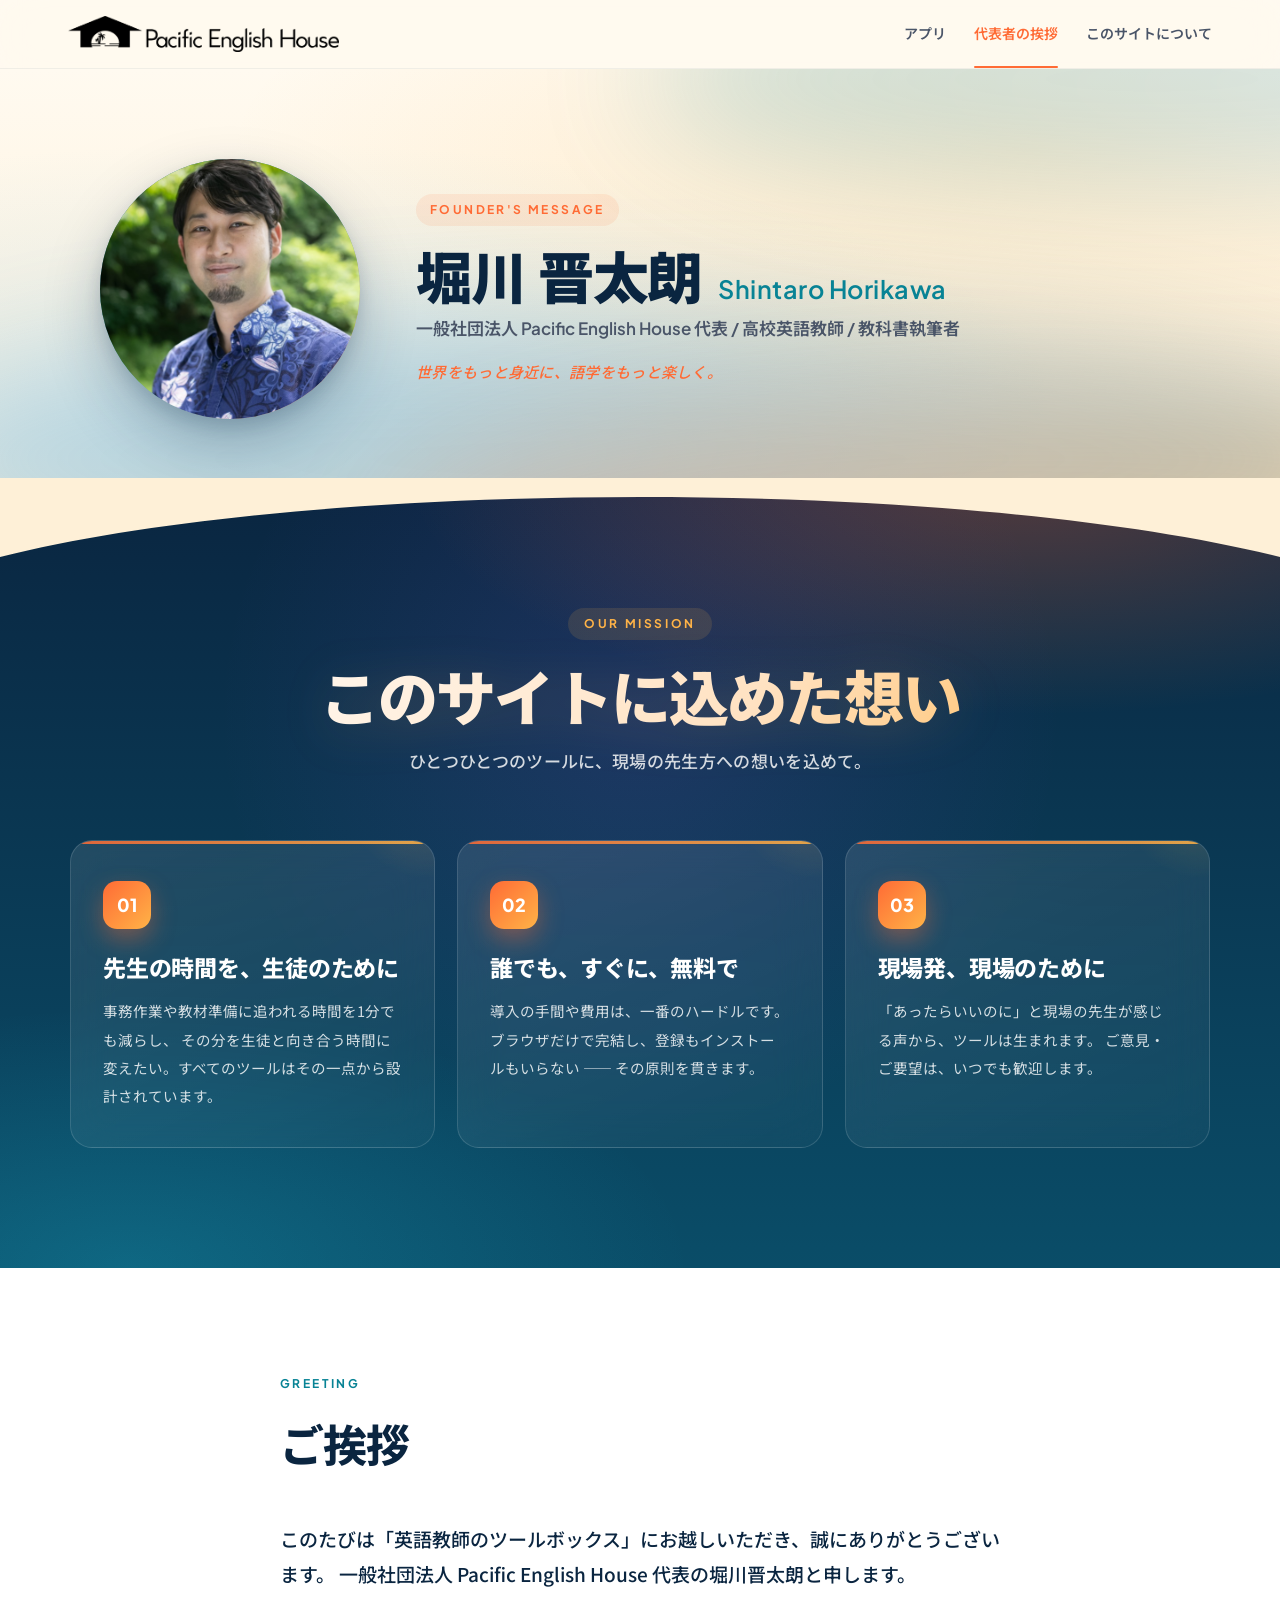
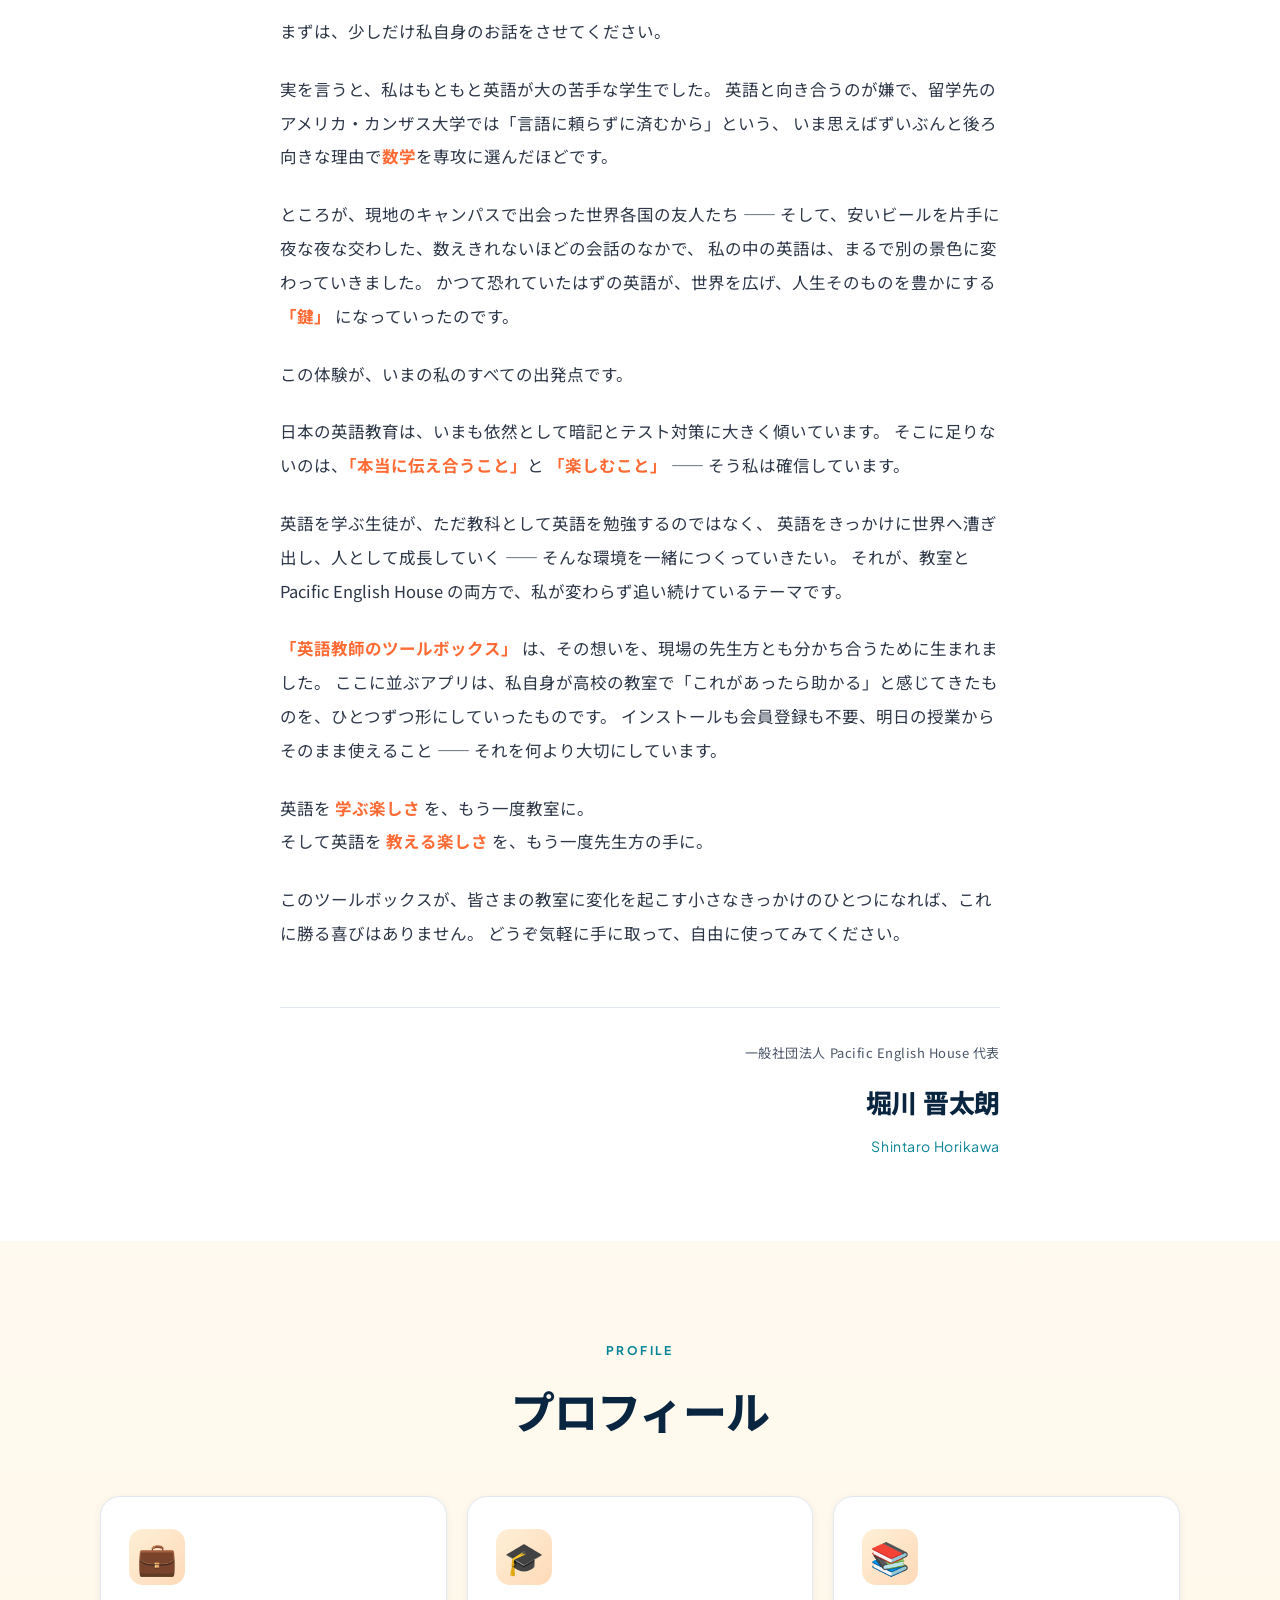
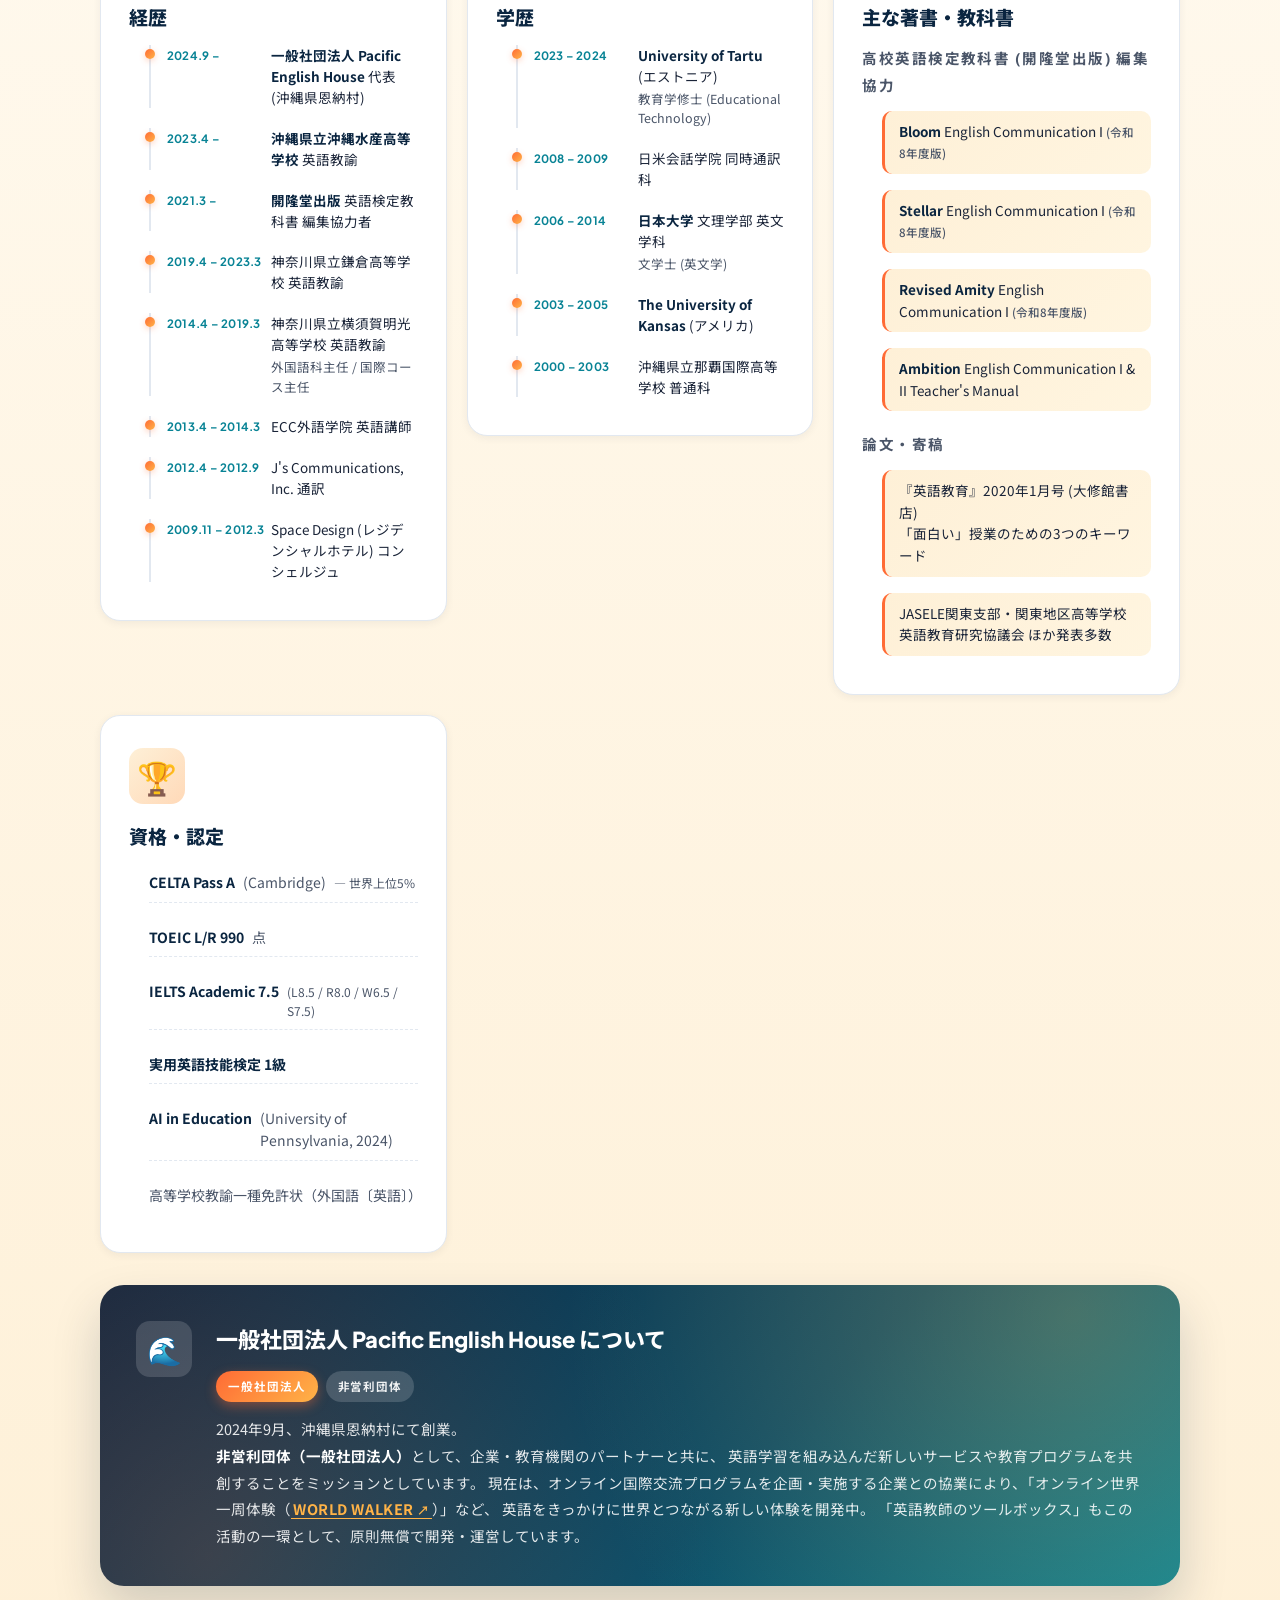
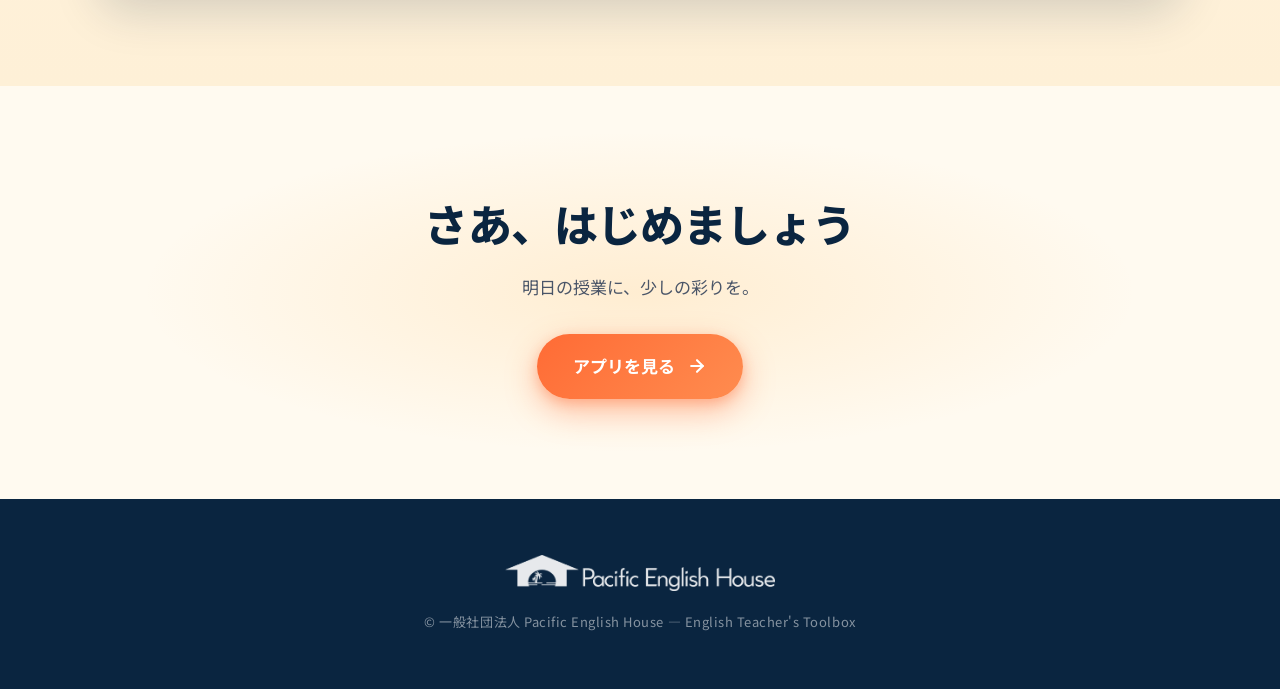
==== about.html @ d3c03cf7 "Initial commit: English Teacher's Toolbox with Quiz Arena - Main landing page with Pacific English H" ====
<!DOCTYPE html>
<html lang="ja">
<head>
  <meta charset="UTF-8" />
  <meta name="viewport" content="width=device-width, initial-scale=1.0" />
  <title>代表者の挨拶 | 英語教師のツールボックス</title>
  <meta name="description" content="一般社団法人 Pacific English House 代表 堀川晋太朗からのご挨拶。日本の英語教育を、もっと「伝え合う」ものへ。" />
  <link rel="preconnect" href="https://fonts.googleapis.com" />
  <link rel="preconnect" href="https://fonts.gstatic.com" crossorigin />
  <link href="https://fonts.googleapis.com/css2?family=Plus+Jakarta+Sans:wght@400;500;600;700;800&family=Noto+Sans+JP:wght@400;500;700;900&display=swap" rel="stylesheet" />
  <link rel="stylesheet" href="styles/main.css" />
  <link rel="stylesheet" href="styles/about.css" />
</head>
<body>
  <!-- Header -->
  <header class="site-header">
    <div class="header-inner">
      <a href="index.html" class="brand">
        <img src="PNG/PNG_Black/logo_black_side.png" alt="Pacific English House" class="brand-logo" />
      </a>
      <nav class="site-nav">
        <a href="index.html#apps">アプリ</a>
        <a href="about.html" class="is-current">代表者の挨拶</a>
        <a href="index.html#about">このサイトについて</a>
      </nav>
    </div>
  </header>

  <!-- Hero -->
  <section class="about-hero">
    <div class="about-hero-bg">
      <div class="hero-wave wave-1"></div>
      <div class="hero-wave wave-2"></div>
      <div class="hero-wave wave-3"></div>
    </div>

    <div class="about-hero-inner">
      <div class="profile-photo">
        <img src="images/profile.jpg"
             alt="堀川晋太朗"
             onerror="this.parentElement.classList.add('no-photo')" />
        <span class="profile-initials">SH</span>
      </div>

      <div class="profile-text">
        <span class="profile-eyebrow">Founder's Message</span>
        <h1 class="profile-name">
          堀川 晋太朗
          <span class="profile-name-en">Shintaro Horikawa</span>
        </h1>
        <p class="profile-title">一般社団法人 Pacific English House 代表 / 高校英語教師 / 教科書執筆者</p>
        <p class="profile-tagline">世界をもっと身近に、語学をもっと楽しく。</p>
      </div>
    </div>
  </section>

  <!-- Mission (moved to top, right after hero) -->
  <section class="mission-section">
    <div class="mission-wave-top" aria-hidden="true">
      <svg viewBox="0 0 1440 80" preserveAspectRatio="none">
        <path d="M0,80 C360,0 1080,0 1440,80 L1440,0 L0,0 Z" fill="currentColor"/>
      </svg>
    </div>

    <div class="mission-inner">
      <span class="section-eyebrow">Our Mission</span>
      <h2 class="mission-heading">このサイトに込めた想い</h2>
      <p class="mission-lead">
        ひとつひとつのツールに、現場の先生方への想いを込めて。
      </p>

      <div class="mission-grid">
        <div class="mission-card">
          <div class="mission-num">01</div>
          <h3>先生の時間を、生徒のために</h3>
          <p>
            事務作業や教材準備に追われる時間を1分でも減らし、
            その分を生徒と向き合う時間に変えたい。すべてのツールはその一点から設計されています。
          </p>
        </div>

        <div class="mission-card">
          <div class="mission-num">02</div>
          <h3>誰でも、すぐに、無料で</h3>
          <p>
            導入の手間や費用は、一番のハードルです。
            ブラウザだけで完結し、登録もインストールもいらない —— その原則を貫きます。
          </p>
        </div>

        <div class="mission-card">
          <div class="mission-num">03</div>
          <h3>現場発、現場のために</h3>
          <p>
            「あったらいいのに」と現場の先生が感じる声から、ツールは生まれます。
            ご意見・ご要望は、いつでも歓迎します。
          </p>
        </div>
      </div>
    </div>
  </section>

  <!-- Greeting -->
  <section class="greeting-section">
    <div class="greeting-inner">
      <span class="section-eyebrow">Greeting</span>
      <h2 class="greeting-heading">ご挨拶</h2>

      <div class="greeting-body">
        <p class="lead">
          このたびは「英語教師のツールボックス」にお越しいただき、誠にありがとうございます。
          一般社団法人 Pacific English House 代表の堀川晋太朗と申します。
        </p>

        <p>
          まずは、少しだけ私自身のお話をさせてください。
        </p>

        <p>
          実を言うと、私はもともと英語が大の苦手な学生でした。
          英語と向き合うのが嫌で、留学先のアメリカ・カンザス大学では「言語に頼らずに済むから」という、
          いま思えばずいぶんと後ろ向きな理由で<strong>数学</strong>を専攻に選んだほどです。
        </p>

        <p>
          ところが、現地のキャンパスで出会った世界各国の友人たち ——
          そして、安いビールを片手に夜な夜な交わした、数えきれないほどの会話のなかで、
          私の中の英語は、まるで別の景色に変わっていきました。
          かつて恐れていたはずの英語が、世界を広げ、人生そのものを豊かにする <strong>「鍵」</strong> になっていったのです。
        </p>

        <p>
          この体験が、いまの私のすべての出発点です。
        </p>

        <p>
          日本の英語教育は、いまも依然として暗記とテスト対策に大きく傾いています。
          そこに足りないのは、<strong>「本当に伝え合うこと」</strong>と <strong>「楽しむこと」</strong> ——
          そう私は確信しています。
        </p>

        <p>
          英語を学ぶ生徒が、ただ教科として英語を勉強するのではなく、
          英語をきっかけに世界へ漕ぎ出し、人として成長していく ——
          そんな環境を一緒につくっていきたい。
          それが、教室と Pacific English House の両方で、私が変わらず追い続けているテーマです。
        </p>

        <p>
          <strong>「英語教師のツールボックス」</strong> は、その想いを、現場の先生方とも分かち合うために生まれました。
          ここに並ぶアプリは、私自身が高校の教室で「これがあったら助かる」と感じてきたものを、ひとつずつ形にしていったものです。
          インストールも会員登録も不要、明日の授業からそのまま使えること ——
          それを何より大切にしています。
        </p>

        <p>
          英語を <strong>学ぶ楽しさ</strong> を、もう一度教室に。<br />
          そして英語を <strong>教える楽しさ</strong> を、もう一度先生方の手に。
        </p>

        <p>
          このツールボックスが、皆さまの教室に変化を起こす小さなきっかけのひとつになれば、これに勝る喜びはありません。
          どうぞ気軽に手に取って、自由に使ってみてください。
        </p>

        <div class="signature">
          <div class="signature-line">一般社団法人 Pacific English House 代表</div>
          <div class="signature-name">堀川 晋太朗</div>
          <div class="signature-name-en">Shintaro Horikawa</div>
        </div>
      </div>
    </div>
  </section>

  <!-- Profile / Career -->
  <section class="profile-section">
    <div class="profile-section-inner">
      <span class="section-eyebrow">Profile</span>
      <h2 class="profile-heading">プロフィール</h2>

      <div class="profile-grid">
        <div class="profile-card">
          <div class="profile-card-icon">💼</div>
          <h3>経歴</h3>
          <ul class="timeline-list">
            <li><span class="t-date">2024.9 –</span><span class="t-body"><strong>一般社団法人 Pacific English House</strong> 代表 (沖縄県恩納村)</span></li>
            <li><span class="t-date">2023.4 –</span><span class="t-body"><strong>沖縄県立沖縄水産高等学校</strong> 英語教諭</span></li>
            <li><span class="t-date">2021.3 –</span><span class="t-body"><strong>開隆堂出版</strong> 英語検定教科書 編集協力者</span></li>
            <li><span class="t-date">2019.4 – 2023.3</span><span class="t-body">神奈川県立鎌倉高等学校 英語教諭</span></li>
            <li><span class="t-date">2014.4 – 2019.3</span><span class="t-body">神奈川県立横須賀明光高等学校 英語教諭<br /><span class="t-meta">外国語科主任 / 国際コース主任</span></span></li>
            <li><span class="t-date">2013.4 – 2014.3</span><span class="t-body">ECC外語学院 英語講師</span></li>
            <li><span class="t-date">2012.4 – 2012.9</span><span class="t-body">J's Communications, Inc. 通訳</span></li>
            <li><span class="t-date">2009.11 – 2012.3</span><span class="t-body">Space Design (レジデンシャルホテル) コンシェルジュ</span></li>
          </ul>
        </div>

        <div class="profile-card">
          <div class="profile-card-icon">🎓</div>
          <h3>学歴</h3>
          <ul class="timeline-list">
            <li><span class="t-date">2023 – 2024</span><span class="t-body"><strong>University of Tartu</strong> (エストニア)<br /><span class="t-meta">教育学修士 (Educational Technology)</span></span></li>
            <li><span class="t-date">2008 – 2009</span><span class="t-body">日米会話学院 同時通訳科</span></li>
            <li><span class="t-date">2006 – 2014</span><span class="t-body"><strong>日本大学</strong> 文理学部 英文学科<br /><span class="t-meta">文学士 (英文学)</span></span></li>
            <li><span class="t-date">2003 – 2005</span><span class="t-body"><strong>The University of Kansas</strong> (アメリカ)</span></li>
            <li><span class="t-date">2000 – 2003</span><span class="t-body">沖縄県立那覇国際高等学校 普通科</span></li>
          </ul>
        </div>

        <div class="profile-card">
          <div class="profile-card-icon">📚</div>
          <h3>主な著書・教科書</h3>
          <p class="card-lead">高校英語検定教科書 (開隆堂出版) 編集協力</p>
          <ul class="pub-list">
            <li><strong>Bloom</strong> English Communication I <span class="pub-meta">(令和8年度版)</span></li>
            <li><strong>Stellar</strong> English Communication I <span class="pub-meta">(令和8年度版)</span></li>
            <li><strong>Revised Amity</strong> English Communication I <span class="pub-meta">(令和8年度版)</span></li>
            <li><strong>Ambition</strong> English Communication I &amp; II Teacher's Manual</li>
          </ul>
          <p class="card-lead" style="margin-top:14px">論文・寄稿</p>
          <ul class="pub-list">
            <li>『英語教育』2020年1月号 (大修館書店)<br /><span class="t-meta">「面白い」授業のための3つのキーワード</span></li>
            <li>JASELE関東支部・関東地区高等学校英語教育研究協議会 ほか発表多数</li>
          </ul>
        </div>

        <div class="profile-card">
          <div class="profile-card-icon">🏆</div>
          <h3>資格・認定</h3>
          <ul class="cert-list">
            <li><strong>CELTA Pass A</strong> (Cambridge) <span class="cert-meta">— 世界上位5%</span></li>
            <li><strong>TOEIC L/R 990</strong> 点</li>
            <li><strong>IELTS Academic 7.5</strong> <span class="cert-meta">(L8.5 / R8.0 / W6.5 / S7.5)</span></li>
            <li><strong>実用英語技能検定 1級</strong></li>
            <li><strong>AI in Education</strong> (University of Pennsylvania, 2024)</li>
            <li>高等学校教諭一種免許状（外国語〔英語〕）</li>
          </ul>
        </div>
      </div>

      <div class="peh-card">
        <div class="peh-icon">🌊</div>
        <div>
          <h3>一般社団法人 Pacific English House について</h3>
          <p class="peh-badge-row">
            <span class="peh-badge">一般社団法人</span>
            <span class="peh-badge peh-badge-soft">非営利団体</span>
          </p>
          <p>
            2024年9月、沖縄県恩納村にて創業。<br />
            <strong>非営利団体（一般社団法人）</strong>として、企業・教育機関のパートナーと共に、
            英語学習を組み込んだ新しいサービスや教育プログラムを共創することをミッションとしています。
            現在は、オンライン国際交流プログラムを企画・実施する企業との協業により、「オンライン世界一周体験（<a href="https://wtoc-edu.com/news/Recruitment/UgQLVenr" target="_blank" rel="noopener noreferrer" class="peh-link">WORLD WALKER</a>）」など、
            英語をきっかけに世界とつながる新しい体験を開発中。
            「英語教師のツールボックス」もこの活動の一環として、原則無償で開発・運営しています。
          </p>
        </div>
      </div>
    </div>
  </section>

  <!-- CTA -->
  <section class="about-cta">
    <div class="about-cta-inner">
      <h2>さあ、はじめましょう</h2>
      <p>明日の授業に、少しの彩りを。</p>
      <a href="index.html#apps" class="hero-cta">
        <span>アプリを見る</span>
        <svg width="20" height="20" viewBox="0 0 24 24" fill="none" stroke="currentColor" stroke-width="2.5" stroke-linecap="round" stroke-linejoin="round"><line x1="5" y1="12" x2="19" y2="12"></line><polyline points="12 5 19 12 12 19"></polyline></svg>
      </a>
    </div>
  </section>

  <footer class="site-footer">
    <div class="footer-inner">
      <img src="PNG/PNG_White/logo_white_side.png" alt="Pacific English House" class="footer-logo" />
      <p class="footer-text">© 一般社団法人 Pacific English House — English Teacher's Toolbox</p>
    </div>
  </footer>

  <script src="scripts/main.js"></script>
</body>
</html>
---- styles/main.css ----
/* ==========================================================================
   English Teacher's Toolbox — Main Page Styles
   Pacific theme: ocean blues, sunset corals, palm-warm cream
   ========================================================================== */

:root {
  --color-deep: #0a2540;
  --color-ocean: #0a4d68;
  --color-teal: #088395;
  --color-sky: #5fbdff;
  --color-sand: #fdf6e3;
  --color-cream: #fffaf0;
  --color-coral: #ff6b35;
  --color-sunset: #ffb347;
  --color-text: #1a2438;
  --color-text-soft: #4a5568;
  --color-border: #e2e8f0;

  --font-display: 'Plus Jakarta Sans', 'Noto Sans JP', system-ui, sans-serif;
  --font-jp: 'Noto Sans JP', 'Plus Jakarta Sans', sans-serif;

  --shadow-sm: 0 2px 8px rgba(10, 37, 64, 0.06);
  --shadow-md: 0 8px 24px rgba(10, 37, 64, 0.10);
  --shadow-lg: 0 24px 48px rgba(10, 37, 64, 0.18);

  --radius-sm: 8px;
  --radius-md: 16px;
  --radius-lg: 24px;
  --radius-xl: 32px;
}

* {
  margin: 0;
  padding: 0;
  box-sizing: border-box;
}

html { scroll-behavior: smooth; }

body {
  font-family: var(--font-jp);
  color: var(--color-text);
  background: var(--color-cream);
  line-height: 1.7;
  -webkit-font-smoothing: antialiased;
  -moz-osx-font-smoothing: grayscale;
  overflow-x: hidden;
}

a { color: inherit; text-decoration: none; }

/* ============================ Header ============================ */
.site-header {
  position: sticky;
  top: 0;
  z-index: 100;
  background: rgba(255, 250, 240, 0.85);
  backdrop-filter: saturate(180%) blur(20px);
  -webkit-backdrop-filter: saturate(180%) blur(20px);
  border-bottom: 1px solid rgba(10, 37, 64, 0.06);
}

.header-inner {
  max-width: 1200px;
  margin: 0 auto;
  padding: 16px 28px;
  display: flex;
  align-items: center;
  justify-content: space-between;
  gap: 24px;
}

.brand {
  display: flex;
  align-items: center;
  flex-shrink: 0;
}

.brand-logo {
  height: 36px;
  width: auto;
  display: block;
}

.site-nav {
  display: flex;
  gap: 28px;
  font-size: 14px;
  font-weight: 600;
  color: var(--color-text-soft);
}

.site-nav a {
  position: relative;
  transition: color 0.2s ease;
}

.site-nav a:hover { color: var(--color-coral); }

@media (max-width: 640px) {
  .site-nav { display: none; }
  .brand-logo { height: 28px; }
}

/* ============================ Hero ============================ */
.hero {
  position: relative;
  padding: 120px 28px 160px;
  overflow: hidden;
  background:
    radial-gradient(ellipse at top right, rgba(255, 179, 71, 0.18), transparent 55%),
    radial-gradient(ellipse at bottom left, rgba(95, 189, 255, 0.20), transparent 55%),
    linear-gradient(180deg, #fffaf0 0%, #fef0d7 100%);
}

.hero-bg {
  position: absolute;
  inset: 0;
  pointer-events: none;
  z-index: 0;
}

.hero-wave {
  position: absolute;
  left: -10%;
  right: -10%;
  height: 280px;
  border-radius: 50%;
  opacity: 0.45;
  filter: blur(60px);
}

.wave-1 {
  bottom: -120px;
  background: linear-gradient(120deg, #5fbdff 0%, #0a4d68 100%);
  opacity: 0.30;
}

.wave-2 {
  bottom: -200px;
  background: linear-gradient(120deg, #ff6b35 0%, #ffb347 100%);
  opacity: 0.18;
  left: 30%;
  right: -30%;
}

.wave-3 {
  top: -100px;
  right: -30%;
  left: 50%;
  height: 220px;
  background: linear-gradient(120deg, #088395 0%, #5fbdff 100%);
  opacity: 0.20;
}

.hero-content {
  position: relative;
  z-index: 1;
  max-width: 880px;
  margin: 0 auto;
  text-align: center;
}

.hero-eyebrow {
  display: inline-block;
  font-family: var(--font-display);
  font-size: 13px;
  font-weight: 700;
  letter-spacing: 0.18em;
  text-transform: uppercase;
  color: var(--color-coral);
  background: rgba(255, 107, 53, 0.10);
  padding: 8px 18px;
  border-radius: 999px;
  margin-bottom: 28px;
}

.hero-title {
  font-family: var(--font-jp);
  font-size: clamp(44px, 7vw, 88px);
  font-weight: 900;
  line-height: 1.05;
  letter-spacing: -0.02em;
  color: var(--color-deep);
  margin-bottom: 16px;
}

.hero-title-accent {
  background: linear-gradient(120deg, #ff6b35 0%, #ffb347 60%, #088395 100%);
  -webkit-background-clip: text;
  background-clip: text;
  -webkit-text-fill-color: transparent;
  display: inline-block;
}

.hero-subtitle {
  font-family: var(--font-display);
  font-size: clamp(18px, 2vw, 22px);
  font-weight: 500;
  color: var(--color-teal);
  letter-spacing: 0.04em;
  margin-bottom: 32px;
}

.hero-description {
  font-size: 17px;
  color: var(--color-text-soft);
  margin-bottom: 48px;
  line-height: 1.9;
}

.hero-cta {
  display: inline-flex;
  align-items: center;
  gap: 12px;
  padding: 18px 36px;
  font-family: var(--font-display);
  font-size: 17px;
  font-weight: 700;
  color: white;
  background: linear-gradient(135deg, #ff6b35 0%, #ff8c4f 100%);
  border-radius: 999px;
  box-shadow: 0 12px 32px rgba(255, 107, 53, 0.40), 0 4px 12px rgba(255, 107, 53, 0.30);
  transition: all 0.25s ease;
}

.hero-cta:hover {
  transform: translateY(-3px);
  box-shadow: 0 20px 40px rgba(255, 107, 53, 0.50), 0 6px 16px rgba(255, 107, 53, 0.35);
}

.hero-cta:hover svg { transform: translateX(4px); }
.hero-cta svg { transition: transform 0.25s ease; }

/* ============================ Section common ============================ */
.section-header {
  text-align: center;
  margin-bottom: 64px;
}

.section-eyebrow {
  display: inline-block;
  font-family: var(--font-display);
  font-size: 12px;
  font-weight: 700;
  letter-spacing: 0.2em;
  text-transform: uppercase;
  color: var(--color-teal);
  margin-bottom: 12px;
}

.section-title {
  font-size: clamp(32px, 4.5vw, 52px);
  font-weight: 800;
  letter-spacing: -0.02em;
  color: var(--color-deep);
  margin-bottom: 12px;
}

.section-subtitle {
  font-size: 16px;
  color: var(--color-text-soft);
}

/* ============================ Apps Grid ============================ */
.apps-section {
  padding: 100px 28px;
  max-width: 1200px;
  margin: 0 auto;
}

.apps-grid {
  display: grid;
  grid-template-columns: repeat(auto-fit, minmax(280px, 1fr));
  gap: 24px;
}

/* Pricing notice */
.apps-pricing-note {
  display: flex;
  align-items: flex-start;
  gap: 16px;
  padding: 22px 26px;
  margin-bottom: 36px;
  background: linear-gradient(135deg, #fef0d7 0%, #fff5e0 100%);
  border: 1px solid rgba(255, 107, 53, 0.20);
  border-left: 4px solid var(--color-coral);
  border-radius: 16px;
  box-shadow: var(--shadow-sm);
}

.apps-pricing-icon {
  font-size: 24px;
  line-height: 1;
  flex-shrink: 0;
  margin-top: 2px;
}

.apps-pricing-note p {
  font-size: 14.5px;
  line-height: 1.85;
  color: var(--color-text);
  margin: 0;
}

.apps-pricing-note strong {
  color: var(--color-coral);
  font-weight: 700;
}

.apps-pricing-tag {
  display: inline-block;
  font-family: var(--font-display);
  font-size: 11px;
  font-weight: 800;
  letter-spacing: 0.10em;
  padding: 3px 9px;
  border-radius: 6px;
  background: linear-gradient(135deg, #22c55e 0%, #16a34a 100%);
  color: white;
  vertical-align: 1px;
}

.apps-pricing-tag.tag-paid {
  background: linear-gradient(135deg, #f59e0b 0%, #d97706 100%);
}

/* FREE / PAID tags inside cards */
.tag-free {
  background: rgba(34, 197, 94, 0.18) !important;
  color: #15803d !important;
  border: 1px solid rgba(34, 197, 94, 0.30);
}

.app-card-featured .tag-free {
  background: rgba(34, 197, 94, 0.30) !important;
  color: #d4ffd4 !important;
  border-color: rgba(255, 255, 255, 0.25);
}

.tag-paid-soft {
  background: rgba(245, 158, 11, 0.16) !important;
  color: #b45309 !important;
  border: 1px solid rgba(245, 158, 11, 0.32);
}

.app-card {
  position: relative;
  background: white;
  border-radius: var(--radius-lg);
  padding: 40px 32px 32px;
  box-shadow: var(--shadow-sm);
  border: 1px solid var(--color-border);
  transition: all 0.3s cubic-bezier(0.16, 1, 0.3, 1);
  overflow: hidden;
  display: flex;
  flex-direction: column;
}

.app-card::before {
  content: '';
  position: absolute;
  inset: 0;
  background: linear-gradient(135deg, transparent 0%, rgba(95, 189, 255, 0.04) 100%);
  pointer-events: none;
  opacity: 0;
  transition: opacity 0.3s ease;
}

.app-card:hover::before { opacity: 1; }

.app-card-featured {
  background: linear-gradient(135deg, #0a2540 0%, #0a4d68 60%, #088395 100%);
  color: white;
  border: none;
  cursor: pointer;
  transform-origin: center bottom;
}

.app-card-featured::after {
  content: '';
  position: absolute;
  inset: 0;
  background:
    radial-gradient(circle at 80% 0%, rgba(255, 107, 53, 0.40), transparent 50%),
    radial-gradient(circle at 20% 100%, rgba(255, 179, 71, 0.30), transparent 50%);
  pointer-events: none;
  opacity: 0.7;
  transition: opacity 0.3s ease;
}

.app-card-featured:hover {
  transform: translateY(-6px) scale(1.01);
  box-shadow: 0 32px 64px rgba(10, 37, 64, 0.30);
}

.app-card-featured:hover::after { opacity: 1; }

.app-card-coming {
  opacity: 0.78;
  cursor: not-allowed;
}

.app-card-coming:hover {
  transform: translateY(-2px);
  box-shadow: var(--shadow-md);
}

.app-card-icon {
  position: relative;
  width: 72px;
  height: 72px;
  border-radius: 18px;
  display: flex;
  align-items: center;
  justify-content: center;
  margin-bottom: 24px;
  background: linear-gradient(135deg, #fef0d7 0%, #ffd9b8 100%);
  color: var(--color-coral);
}

.app-card-featured .app-card-icon {
  background: linear-gradient(135deg, #ff6b35 0%, #ffb347 100%);
  color: white;
  box-shadow: 0 12px 28px rgba(255, 107, 53, 0.40);
}

.app-card-coming .app-card-icon {
  background: linear-gradient(135deg, #e2e8f0 0%, #cbd5e0 100%);
  color: var(--color-text-soft);
}

.app-card-badge {
  position: absolute;
  top: 20px;
  right: 20px;
  font-family: var(--font-display);
  font-size: 11px;
  font-weight: 800;
  letter-spacing: 0.12em;
  padding: 6px 10px;
  border-radius: 6px;
  background: linear-gradient(135deg, #ff6b35 0%, #ffb347 100%);
  color: white;
  z-index: 2;
  box-shadow: 0 4px 12px rgba(255, 107, 53, 0.40);
}

.badge-soon {
  background: rgba(74, 85, 104, 0.10);
  color: var(--color-text-soft);
  box-shadow: none;
}

.app-card-title {
  font-family: var(--font-display);
  font-size: 28px;
  font-weight: 800;
  letter-spacing: -0.01em;
  margin-bottom: 4px;
  position: relative;
  z-index: 1;
}

.app-card-jp {
  font-size: 14px;
  font-weight: 500;
  opacity: 0.7;
  margin-bottom: 16px;
  position: relative;
  z-index: 1;
}

.app-card-featured .app-card-jp { color: rgba(255, 255, 255, 0.7); }

.app-card-desc {
  font-size: 14.5px;
  line-height: 1.75;
  margin-bottom: 24px;
  flex-grow: 1;
  position: relative;
  z-index: 1;
}

.app-card-featured .app-card-desc { color: rgba(255, 255, 255, 0.85); }
.app-card-coming .app-card-desc { color: var(--color-text-soft); }

.app-card-tags {
  display: flex;
  flex-wrap: wrap;
  gap: 8px;
  margin-bottom: 24px;
  position: relative;
  z-index: 1;
}

.tag {
  display: inline-block;
  font-size: 12px;
  font-weight: 600;
  padding: 5px 12px;
  border-radius: 999px;
  background: rgba(255, 255, 255, 0.15);
  color: rgba(255, 255, 255, 0.92);
  backdrop-filter: blur(10px);
}

.app-card-launch {
  display: inline-flex;
  align-items: center;
  gap: 8px;
  font-family: var(--font-display);
  font-size: 14px;
  font-weight: 700;
  letter-spacing: 0.04em;
  color: white;
  position: relative;
  z-index: 1;
  align-self: flex-start;
  padding: 12px 20px;
  background: rgba(255, 255, 255, 0.15);
  border-radius: 999px;
  border: 1px solid rgba(255, 255, 255, 0.25);
  transition: all 0.25s ease;
}

.app-card-featured:hover .app-card-launch {
  background: white;
  color: var(--color-deep);
}

.app-card-featured:hover .app-card-launch svg { transform: translateX(4px); }
.app-card-launch svg { transition: transform 0.25s ease; }

/* ============================ About ============================ */
.about-section {
  padding: 100px 28px 120px;
  background: linear-gradient(180deg, var(--color-cream) 0%, #fef0d7 100%);
}

.about-content {
  max-width: 720px;
  margin: 0 auto;
  text-align: center;
}

.about-content h2 {
  font-size: clamp(28px, 4vw, 40px);
  font-weight: 800;
  color: var(--color-deep);
  margin-bottom: 28px;
  letter-spacing: -0.02em;
}

.about-content p {
  font-size: 16px;
  color: var(--color-text-soft);
  margin-bottom: 16px;
  line-height: 1.95;
}

.about-tagline {
  font-family: var(--font-display);
  font-size: 17px !important;
  font-weight: 600;
  color: var(--color-deep) !important;
  margin-top: 32px !important;
}

.heart {
  color: var(--color-coral);
  display: inline-block;
  animation: heartbeat 1.6s ease-in-out infinite;
}

@keyframes heartbeat {
  0%, 100% { transform: scale(1); }
  50% { transform: scale(1.2); }
}

/* ============================ Footer ============================ */
.site-footer {
  background: var(--color-deep);
  padding: 56px 28px;
  text-align: center;
}

.footer-inner {
  max-width: 1200px;
  margin: 0 auto;
  display: flex;
  flex-direction: column;
  align-items: center;
  gap: 20px;
}

.footer-logo {
  height: 36px;
  opacity: 0.9;
}

.footer-text {
  font-size: 13px;
  color: rgba(255, 255, 255, 0.5);
  letter-spacing: 0.04em;
}

/* ============================ Reveal animation ============================ */
.reveal {
  opacity: 0;
  transform: translateY(24px);
  transition: opacity 0.8s ease, transform 0.8s cubic-bezier(0.16, 1, 0.3, 1);
}

.reveal.is-visible {
  opacity: 1;
  transform: translateY(0);
}
---- styles/about.css ----
/* ==========================================================================
   About / Founder's Greeting Page
   Inherits variables from main.css
   ========================================================================== */

/* Nav active state */
.site-nav a.is-current {
  color: var(--color-coral);
}
.site-nav a.is-current::after {
  content: '';
  position: absolute;
  left: 0;
  right: 0;
  bottom: -22px;
  height: 2px;
  background: var(--color-coral);
  border-radius: 2px;
}

/* ============================ About Hero ============================ */
.about-hero {
  position: relative;
  padding: 90px 28px 80px;
  overflow: hidden;
  background:
    radial-gradient(ellipse at 80% 20%, rgba(255, 179, 71, 0.18), transparent 55%),
    radial-gradient(ellipse at 20% 80%, rgba(95, 189, 255, 0.20), transparent 55%),
    linear-gradient(180deg, #fffaf0 0%, #fef0d7 100%);
}

.about-hero-bg {
  position: absolute;
  inset: 0;
  pointer-events: none;
  z-index: 0;
}

.about-hero-inner {
  position: relative;
  z-index: 1;
  max-width: 1080px;
  margin: 0 auto;
  display: grid;
  grid-template-columns: auto 1fr;
  gap: 56px;
  align-items: center;
}

@media (max-width: 760px) {
  .about-hero-inner {
    grid-template-columns: 1fr;
    gap: 32px;
    text-align: center;
    justify-items: center;
  }
}

/* Profile photo */
.profile-photo {
  position: relative;
  width: 260px;
  height: 260px;
  border-radius: 50%;
  overflow: hidden;
  flex-shrink: 0;
  background: linear-gradient(135deg, var(--color-ocean) 0%, var(--color-teal) 50%, var(--color-coral) 100%);
  box-shadow:
    0 24px 56px rgba(10, 37, 64, 0.25),
    0 8px 16px rgba(10, 37, 64, 0.15),
    inset 0 0 0 6px rgba(255, 255, 255, 0.30);
  display: flex;
  align-items: center;
  justify-content: center;
}

.profile-photo img {
  position: absolute;
  inset: 0;
  width: 100%;
  height: 100%;
  object-fit: cover;
  display: block;
  z-index: 1;
}

.profile-initials {
  font-family: var(--font-display);
  font-weight: 800;
  font-size: 90px;
  letter-spacing: -0.02em;
  color: white;
  text-shadow: 0 4px 12px rgba(0, 0, 0, 0.20);
  display: none;
}

.profile-photo.no-photo .profile-initials { display: block; }
.profile-photo.no-photo img { display: none; }

@media (max-width: 760px) {
  .profile-photo { width: 200px; height: 200px; }
  .profile-initials { font-size: 70px; }
}

/* Profile text */
.profile-text { min-width: 0; }

.profile-eyebrow {
  display: inline-block;
  font-family: var(--font-display);
  font-size: 12px;
  font-weight: 700;
  letter-spacing: 0.20em;
  text-transform: uppercase;
  color: var(--color-coral);
  background: rgba(255, 107, 53, 0.10);
  padding: 6px 14px;
  border-radius: 999px;
  margin-bottom: 18px;
}

.profile-name {
  font-size: clamp(36px, 5vw, 56px);
  font-weight: 900;
  letter-spacing: -0.02em;
  line-height: 1.1;
  color: var(--color-deep);
  margin-bottom: 8px;
  display: flex;
  flex-wrap: wrap;
  align-items: baseline;
  gap: 16px;
}

@media (max-width: 760px) {
  .profile-name { justify-content: center; }
}

.profile-name-en {
  font-family: var(--font-display);
  font-size: 0.45em;
  font-weight: 600;
  color: var(--color-teal);
  letter-spacing: 0.02em;
}

.profile-title {
  font-family: var(--font-display);
  font-size: 17px;
  font-weight: 600;
  color: var(--color-text-soft);
  margin-bottom: 16px;
}

.profile-tagline {
  font-family: var(--font-display);
  font-style: italic;
  font-size: 15px;
  color: var(--color-coral);
  font-weight: 500;
  letter-spacing: 0.02em;
}

/* ============================ Greeting ============================ */
.greeting-section {
  padding: 100px 28px 80px;
  background: white;
}

.greeting-inner {
  max-width: 720px;
  margin: 0 auto;
}

.greeting-heading {
  font-size: clamp(32px, 4vw, 44px);
  font-weight: 800;
  letter-spacing: -0.02em;
  color: var(--color-deep);
  margin-bottom: 40px;
}

.greeting-body {
  font-size: 16.5px;
  line-height: 2.05;
  color: #2d3748;
}

.greeting-body p {
  margin-bottom: 24px;
}

.greeting-body .lead {
  font-size: 19px;
  font-weight: 500;
  color: var(--color-deep);
  line-height: 1.85;
}

.greeting-body strong {
  color: var(--color-coral);
  font-weight: 700;
}

.signature {
  margin-top: 56px;
  padding-top: 32px;
  border-top: 1px solid var(--color-border);
  text-align: right;
}

.signature-line {
  font-size: 13px;
  color: var(--color-text-soft);
  letter-spacing: 0.04em;
  margin-bottom: 8px;
}

.signature-name {
  font-size: 26px;
  font-weight: 800;
  color: var(--color-deep);
  letter-spacing: -0.01em;
  margin-bottom: 4px;
}

.signature-name-en {
  font-family: var(--font-display);
  font-size: 14px;
  color: var(--color-teal);
  letter-spacing: 0.04em;
}

/* ============================ Profile Cards ============================ */
.profile-section {
  padding: 100px 28px;
  background: linear-gradient(180deg, var(--color-cream) 0%, #fef0d7 100%);
}

.profile-section-inner {
  max-width: 1080px;
  margin: 0 auto;
}

.profile-heading {
  font-size: clamp(32px, 4vw, 44px);
  font-weight: 800;
  letter-spacing: -0.02em;
  color: var(--color-deep);
  margin-bottom: 48px;
  text-align: center;
}

.profile-section .section-eyebrow {
  display: block;
  text-align: center;
  margin-bottom: 12px;
}

.profile-grid {
  display: grid;
  grid-template-columns: repeat(auto-fit, minmax(280px, 1fr));
  gap: 20px;
}

.profile-card {
  background: white;
  border: 1px solid var(--color-border);
  border-radius: 20px;
  padding: 32px 28px;
  box-shadow: var(--shadow-sm);
  transition: transform 0.3s ease, box-shadow 0.3s ease;
}

.profile-card:hover {
  transform: translateY(-4px);
  box-shadow: var(--shadow-md);
}

.profile-card-icon {
  font-size: 32px;
  margin-bottom: 16px;
  display: inline-flex;
  width: 56px;
  height: 56px;
  border-radius: 14px;
  background: linear-gradient(135deg, #fef0d7 0%, #ffd9b8 100%);
  align-items: center;
  justify-content: center;
}

.profile-card h3 {
  font-family: var(--font-display);
  font-size: 19px;
  font-weight: 800;
  color: var(--color-deep);
  margin-bottom: 12px;
}

.profile-card p,
.profile-card ul {
  font-size: 14.5px;
  color: var(--color-text-soft);
  line-height: 1.85;
}

.profile-card ul {
  padding-left: 20px;
}

.profile-card ul li {
  margin-bottom: 6px;
}

.placeholder-note {
  font-style: italic;
  color: #a0aec0 !important;
  background: #f7fafc;
  padding: 10px 14px;
  border-radius: 8px;
  border-left: 3px solid var(--color-sky);
  font-size: 13.5px !important;
}

/* Allow cards to grow naturally with their content */
.profile-grid { align-items: start; }

/* Timeline list (career, education) */
.timeline-list {
  list-style: none;
  padding: 0;
  margin: 0;
  display: flex;
  flex-direction: column;
  gap: 14px;
}

.timeline-list li {
  display: grid;
  grid-template-columns: 90px 1fr;
  gap: 14px;
  font-size: 13.5px;
  line-height: 1.55;
  color: var(--color-text-soft);
  padding-left: 16px;
  position: relative;
  border-left: 2px solid var(--color-border);
}

.timeline-list li::before {
  content: '';
  position: absolute;
  left: -6px;
  top: 4px;
  width: 10px;
  height: 10px;
  border-radius: 50%;
  background: linear-gradient(135deg, var(--color-coral) 0%, var(--color-sunset) 100%);
  box-shadow: 0 2px 6px rgba(255, 107, 53, 0.30);
}

.timeline-list .t-date {
  font-family: var(--font-display);
  font-size: 11.5px;
  font-weight: 700;
  letter-spacing: 0.02em;
  color: var(--color-teal);
  white-space: nowrap;
  padding-top: 2px;
}

.timeline-list .t-body {
  color: var(--color-text);
}

.timeline-list .t-body strong {
  color: var(--color-deep);
  font-weight: 700;
}

.timeline-list .t-meta {
  display: inline-block;
  font-size: 12.5px;
  color: var(--color-text-soft);
  margin-top: 2px;
}

@media (max-width: 480px) {
  .timeline-list li {
    grid-template-columns: 1fr;
    gap: 4px;
  }
}

/* Publications list */
.card-lead {
  font-family: var(--font-display);
  font-size: 12px;
  font-weight: 700;
  letter-spacing: 0.10em;
  text-transform: uppercase;
  color: var(--color-teal);
  margin-bottom: 12px;
}

.pub-list {
  list-style: none;
  padding: 0;
  margin: 0;
  display: flex;
  flex-direction: column;
  gap: 10px;
}

.pub-list li {
  font-size: 13.5px;
  line-height: 1.6;
  color: var(--color-text);
  padding: 10px 14px;
  background: linear-gradient(135deg, #fef0d7 0%, #fff5e0 100%);
  border-radius: 10px;
  border-left: 3px solid var(--color-coral);
}

.pub-list strong {
  font-weight: 700;
  color: var(--color-deep);
}

.pub-list .pub-meta {
  font-size: 11.5px;
  color: var(--color-text-soft);
  font-weight: 500;
}

/* Certifications list */
.cert-list {
  list-style: none;
  padding: 0;
  margin: 0;
  display: flex;
  flex-direction: column;
  gap: 10px;
}

.cert-list li {
  display: flex;
  align-items: baseline;
  gap: 8px;
  font-size: 14px;
  line-height: 1.55;
  color: var(--color-text-soft);
  padding: 8px 0;
  border-bottom: 1px dashed var(--color-border);
}

.cert-list li:last-child { border-bottom: none; }

.cert-list strong {
  font-weight: 700;
  color: var(--color-deep);
  flex-shrink: 0;
}

.cert-list .cert-meta {
  font-size: 12px;
  color: var(--color-text-soft);
}

/* Pacific English House full-width card */
.peh-card {
  margin-top: 32px;
  display: grid;
  grid-template-columns: auto 1fr;
  gap: 24px;
  align-items: flex-start;
  background: linear-gradient(135deg, var(--color-deep) 0%, var(--color-ocean) 60%, var(--color-teal) 100%);
  color: white;
  padding: 36px 36px;
  border-radius: 24px;
  box-shadow: var(--shadow-lg);
  position: relative;
  overflow: hidden;
}

.peh-card::before {
  content: '';
  position: absolute;
  inset: 0;
  background:
    radial-gradient(circle at 90% 10%, rgba(255, 179, 71, 0.25), transparent 50%),
    radial-gradient(circle at 10% 90%, rgba(255, 107, 53, 0.20), transparent 50%);
  pointer-events: none;
}

.peh-icon {
  width: 56px;
  height: 56px;
  border-radius: 14px;
  background: rgba(255, 255, 255, 0.15);
  display: flex;
  align-items: center;
  justify-content: center;
  font-size: 28px;
  position: relative;
  z-index: 1;
  flex-shrink: 0;
}

.peh-card h3 {
  font-family: var(--font-display);
  font-size: 22px;
  font-weight: 800;
  margin-bottom: 12px;
  position: relative;
  z-index: 1;
}

.peh-card p {
  font-size: 14.5px;
  line-height: 1.85;
  color: rgba(255, 255, 255, 0.88);
  position: relative;
  z-index: 1;
}

.peh-card strong {
  color: white;
  font-weight: 700;
}

.peh-badge-row {
  display: flex !important;
  flex-wrap: wrap;
  gap: 8px;
  margin-bottom: 14px !important;
}

.peh-badge {
  display: inline-flex;
  align-items: center;
  font-family: var(--font-display);
  font-size: 11.5px;
  font-weight: 700;
  letter-spacing: 0.08em;
  padding: 5px 12px;
  border-radius: 999px;
  background: linear-gradient(135deg, #ff6b35 0%, #ffb347 100%);
  color: white !important;
  box-shadow: 0 4px 12px rgba(255, 107, 53, 0.40);
}

.peh-badge-soft {
  background: rgba(255, 255, 255, 0.16);
  box-shadow: none;
  color: rgba(255, 255, 255, 0.92) !important;
}

.peh-link {
  position: relative;
  font-weight: 700;
  color: var(--color-sunset) !important;
  text-decoration: none;
  letter-spacing: 0.04em;
  padding: 0 2px;
  background-image: linear-gradient(currentColor, currentColor);
  background-size: 100% 1.5px;
  background-repeat: no-repeat;
  background-position: 0 100%;
  transition: color 0.2s ease, background-size 0.2s ease;
  white-space: nowrap;
}

.peh-link::after {
  content: '↗';
  font-size: 0.85em;
  margin-left: 3px;
  display: inline-block;
  transition: transform 0.2s ease;
}

.peh-link:hover {
  color: #ffd9b8 !important;
}

.peh-link:hover::after {
  transform: translate(2px, -2px);
}

@media (max-width: 640px) {
  .peh-card { grid-template-columns: 1fr; padding: 28px 24px; }
}

/* ============================ Mission (top-of-page manifesto) ============================ */
.mission-section {
  padding: 130px 28px 120px;
  background:
    linear-gradient(180deg, #0a2540 0%, #0a4d68 100%);
  color: white;
  position: relative;
  overflow: hidden;
  margin-top: -1px; /* avoid hairline gap from hero */
}

.mission-section::before {
  content: '';
  position: absolute;
  inset: 0;
  background:
    radial-gradient(ellipse 80% 50% at 80% 0%, rgba(255, 107, 53, 0.30), transparent 60%),
    radial-gradient(ellipse 80% 60% at 10% 100%, rgba(34, 211, 238, 0.20), transparent 55%),
    radial-gradient(circle at 50% 30%, rgba(168, 85, 247, 0.12), transparent 50%);
  pointer-events: none;
}

/* Wave divider that continues the warm hero gradient into the dark mission */
.mission-wave-top {
  position: absolute;
  top: -1px;
  left: 0;
  right: 0;
  width: 100%;
  height: 80px;
  color: #fef0d7; /* matches hero bottom color */
  line-height: 0;
  z-index: 1;
  pointer-events: none;
}

.mission-wave-top svg {
  display: block;
  width: 100%;
  height: 100%;
}

.mission-inner {
  position: relative;
  z-index: 2;
  max-width: 1140px;
  margin: 0 auto;
  text-align: center;
}

.mission-section .section-eyebrow {
  display: inline-block;
  text-align: center;
  color: var(--color-sunset);
  background: rgba(255, 179, 71, 0.12);
  padding: 6px 16px;
  border-radius: 999px;
  margin-bottom: 20px;
  letter-spacing: 0.22em;
}

.mission-heading {
  font-size: clamp(36px, 5.5vw, 60px);
  font-weight: 900;
  letter-spacing: -0.03em;
  line-height: 1.15;
  text-align: center;
  margin-bottom: 18px;
  background: linear-gradient(120deg, #ffffff 0%, #ffe2c2 60%, #ffb347 100%);
  -webkit-background-clip: text;
  background-clip: text;
  -webkit-text-fill-color: transparent;
  filter: drop-shadow(0 6px 24px rgba(255, 179, 71, 0.20));
}

.mission-lead {
  text-align: center;
  font-size: clamp(15px, 1.4vw, 17px);
  color: rgba(255, 255, 255, 0.82);
  font-weight: 500;
  margin-bottom: 64px;
  letter-spacing: 0.02em;
}

.mission-grid {
  display: grid;
  grid-template-columns: repeat(auto-fit, minmax(280px, 1fr));
  gap: 22px;
  text-align: left;
}

.mission-card {
  position: relative;
  padding: 40px 32px 36px;
  background:
    linear-gradient(155deg, rgba(255, 255, 255, 0.10) 0%, rgba(255, 255, 255, 0.03) 100%);
  border: 1px solid rgba(255, 255, 255, 0.14);
  border-radius: 22px;
  backdrop-filter: blur(20px);
  -webkit-backdrop-filter: blur(20px);
  transition: transform 0.35s cubic-bezier(0.16, 1, 0.3, 1), border-color 0.3s ease, box-shadow 0.3s ease;
  overflow: hidden;
}

.mission-card::before {
  content: '';
  position: absolute;
  top: 0;
  left: 0;
  right: 0;
  height: 3px;
  background: linear-gradient(90deg, var(--color-coral) 0%, var(--color-sunset) 100%);
  opacity: 0.85;
}

.mission-card::after {
  content: '';
  position: absolute;
  top: -40%;
  right: -20%;
  width: 160px;
  height: 160px;
  background: radial-gradient(circle, rgba(255, 179, 71, 0.18), transparent 70%);
  pointer-events: none;
}

.mission-card:hover {
  transform: translateY(-6px);
  border-color: rgba(255, 179, 71, 0.40);
  box-shadow: 0 24px 48px rgba(0, 0, 0, 0.30);
}

.mission-num {
  display: inline-flex;
  align-items: center;
  justify-content: center;
  width: 48px;
  height: 48px;
  border-radius: 14px;
  font-family: var(--font-display);
  font-size: 18px;
  font-weight: 900;
  letter-spacing: 0;
  color: white;
  background: linear-gradient(135deg, var(--color-coral) 0%, var(--color-sunset) 100%);
  margin-bottom: 22px;
  box-shadow: 0 10px 24px rgba(255, 107, 53, 0.40);
}

.mission-card h3 {
  font-family: var(--font-jp);
  font-size: 23px;
  font-weight: 800;
  color: white;
  margin-bottom: 14px;
  letter-spacing: -0.01em;
  line-height: 1.4;
}

.mission-card p {
  font-size: 14.5px;
  color: rgba(255, 255, 255, 0.82);
  line-height: 1.95;
}

/* Tighter hero bottom padding when mission follows */
.about-hero { padding-bottom: 60px; }

@media (max-width: 760px) {
  .mission-section { padding: 100px 22px 90px; }
  .mission-wave-top { height: 50px; }
  .mission-lead { margin-bottom: 44px; }
}

/* ============================ CTA ============================ */
.about-cta {
  padding: 100px 28px;
  text-align: center;
  background:
    radial-gradient(ellipse at center, rgba(255, 179, 71, 0.18), transparent 55%),
    var(--color-cream);
}

.about-cta-inner {
  max-width: 600px;
  margin: 0 auto;
}

.about-cta h2 {
  font-size: clamp(32px, 4vw, 44px);
  font-weight: 800;
  color: var(--color-deep);
  margin-bottom: 12px;
  letter-spacing: -0.02em;
}

.about-cta p {
  font-size: 17px;
  color: var(--color-text-soft);
  margin-bottom: 32px;
}
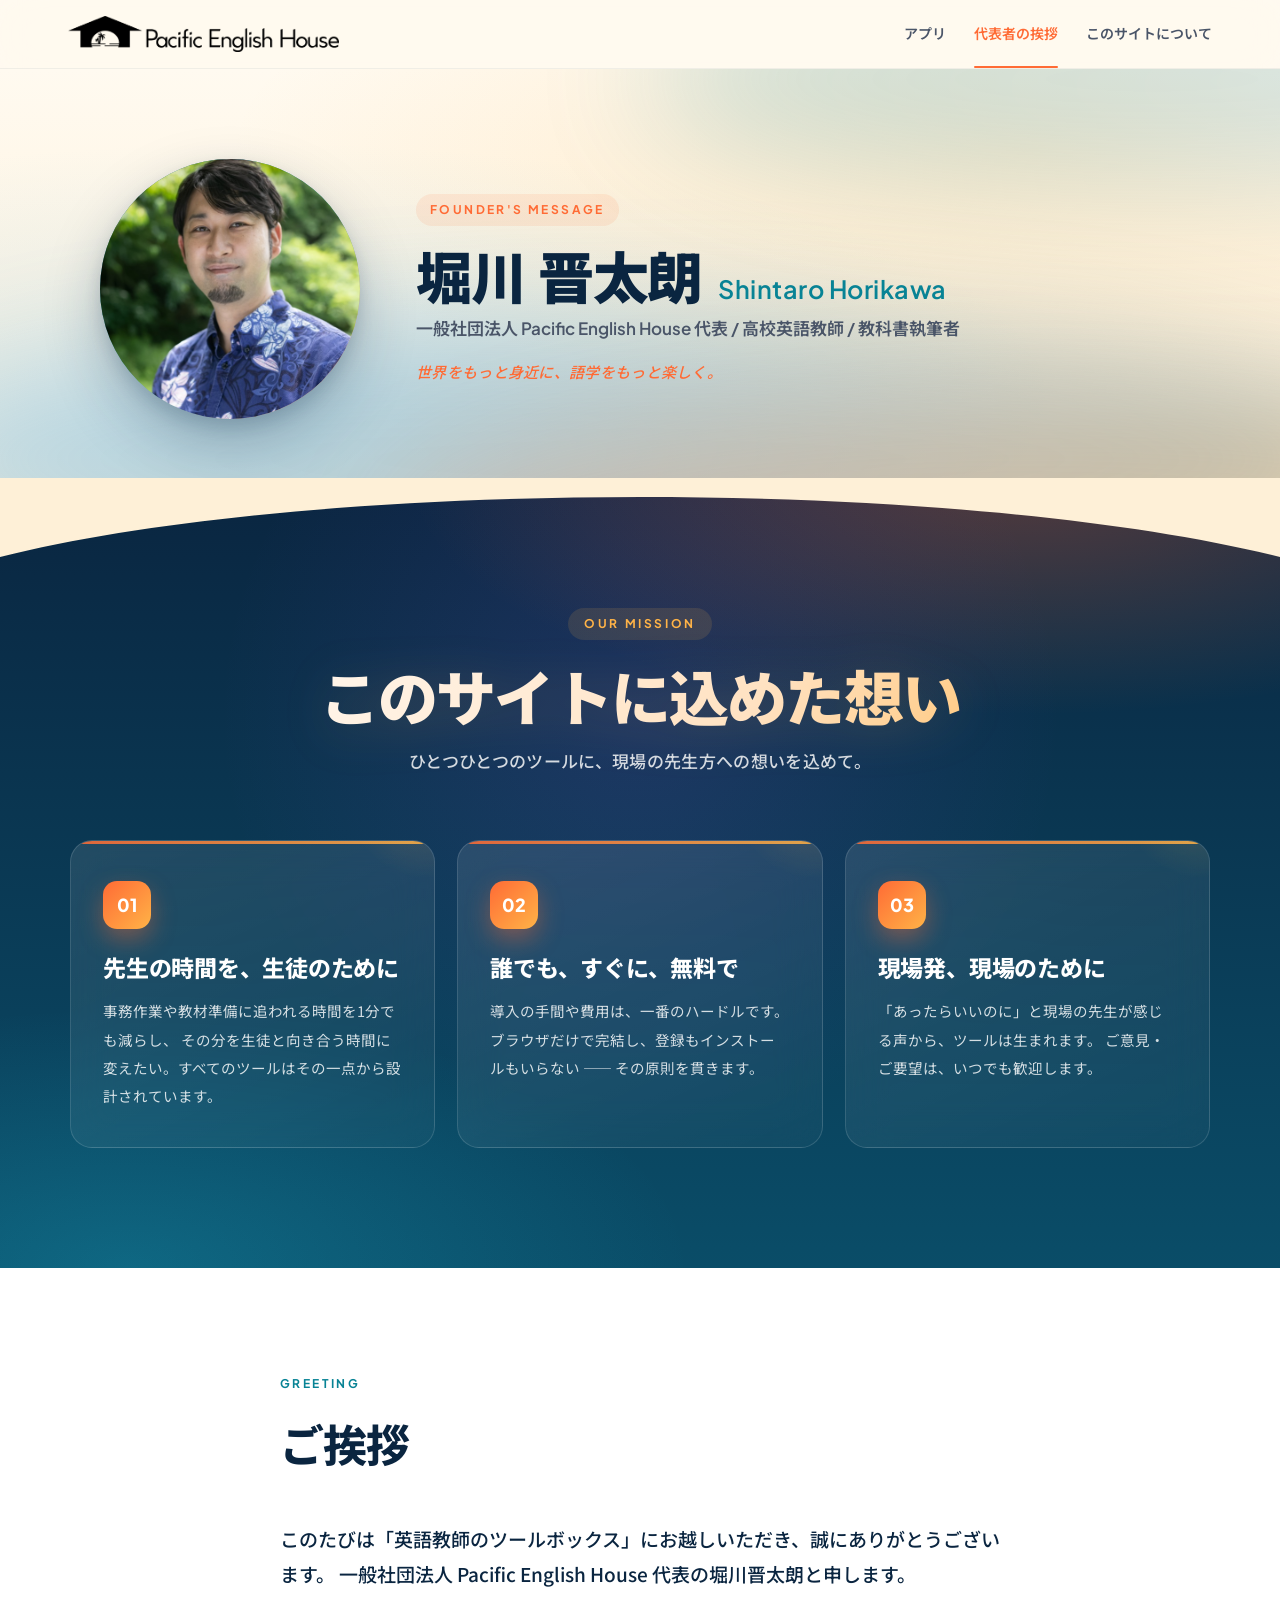
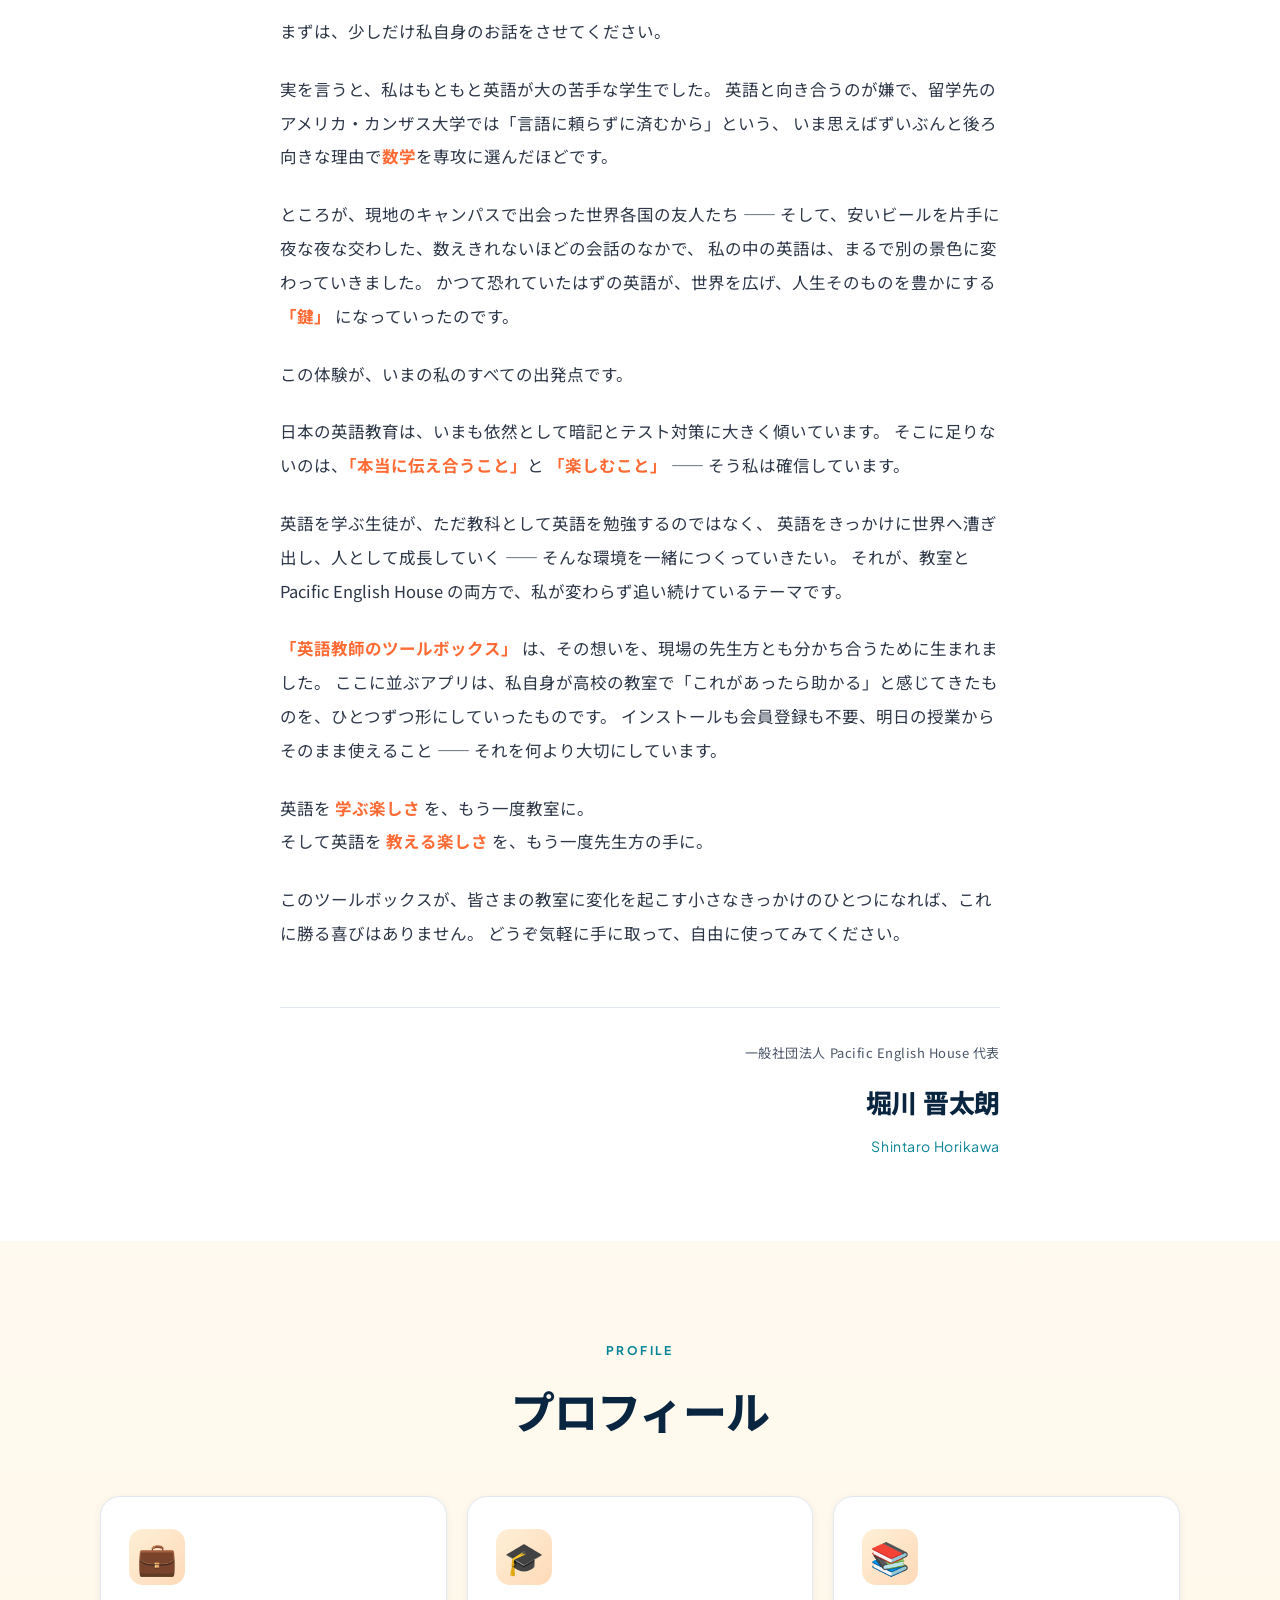
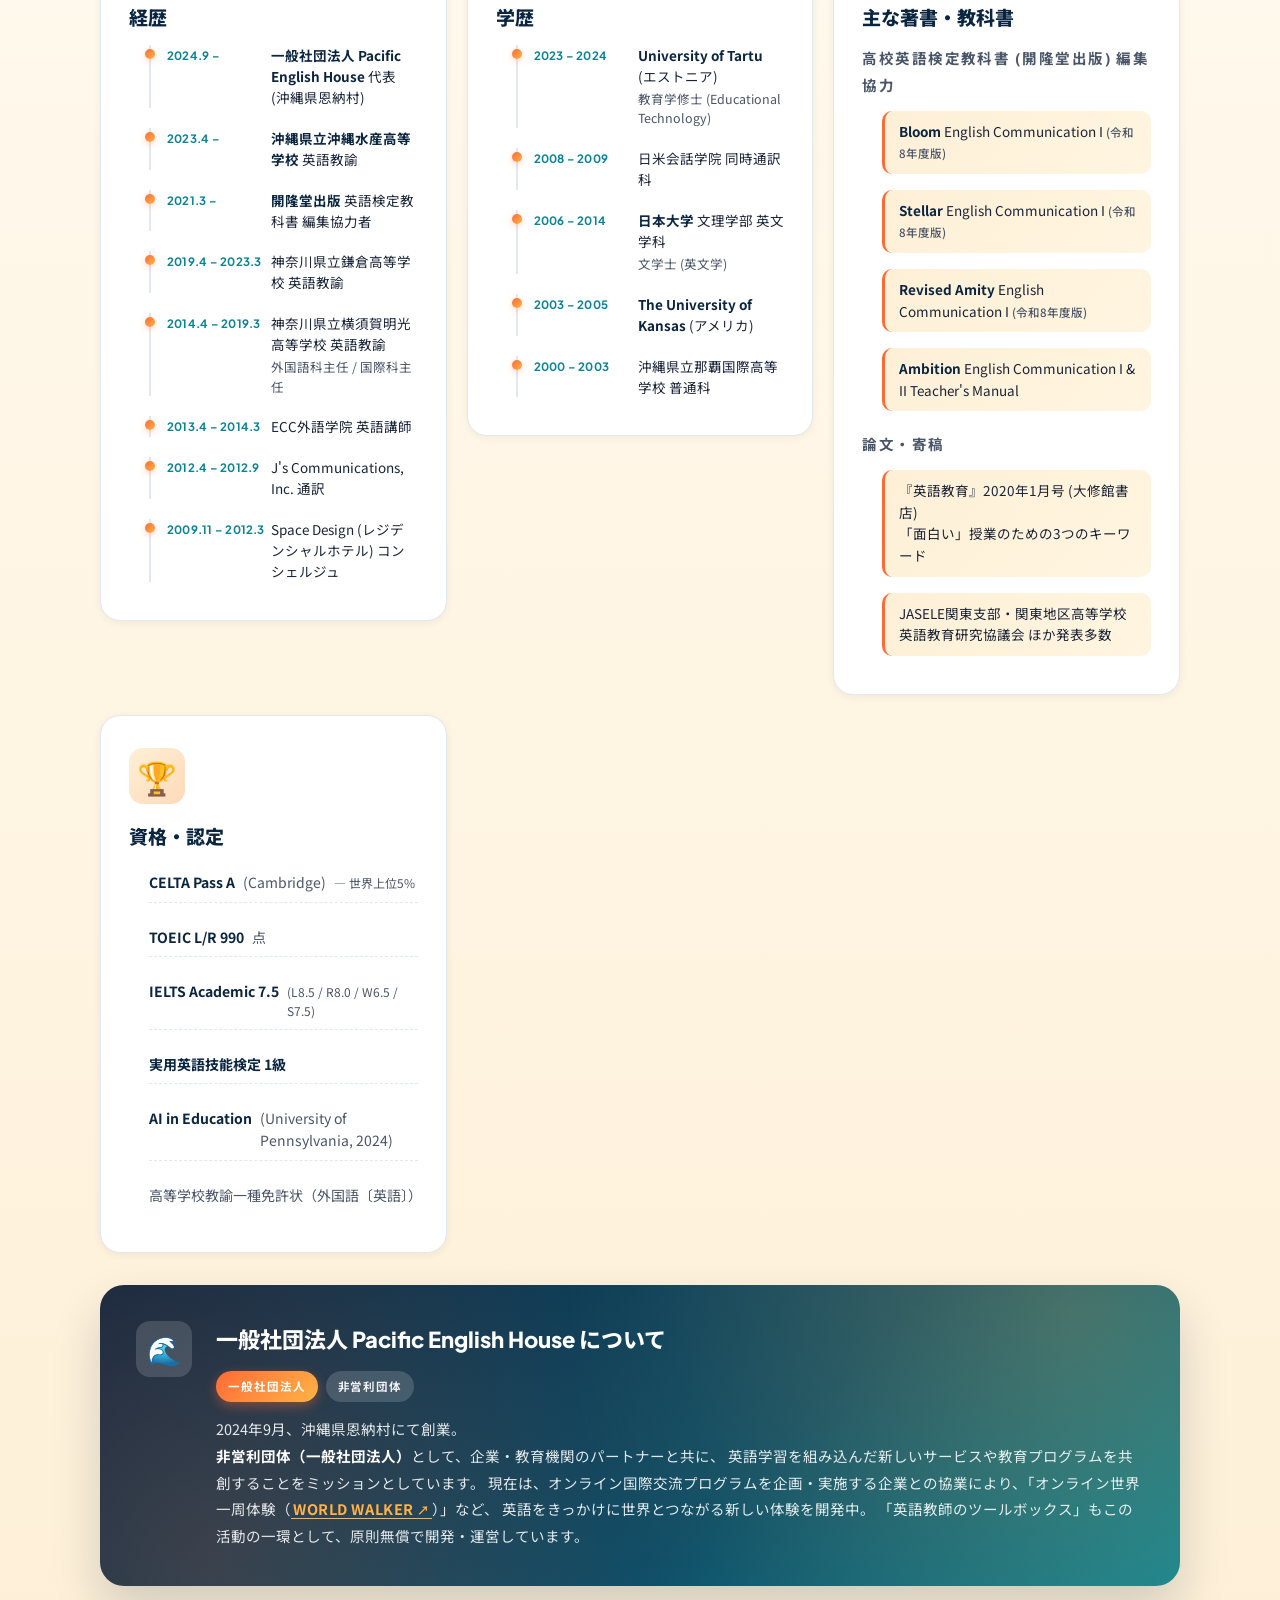
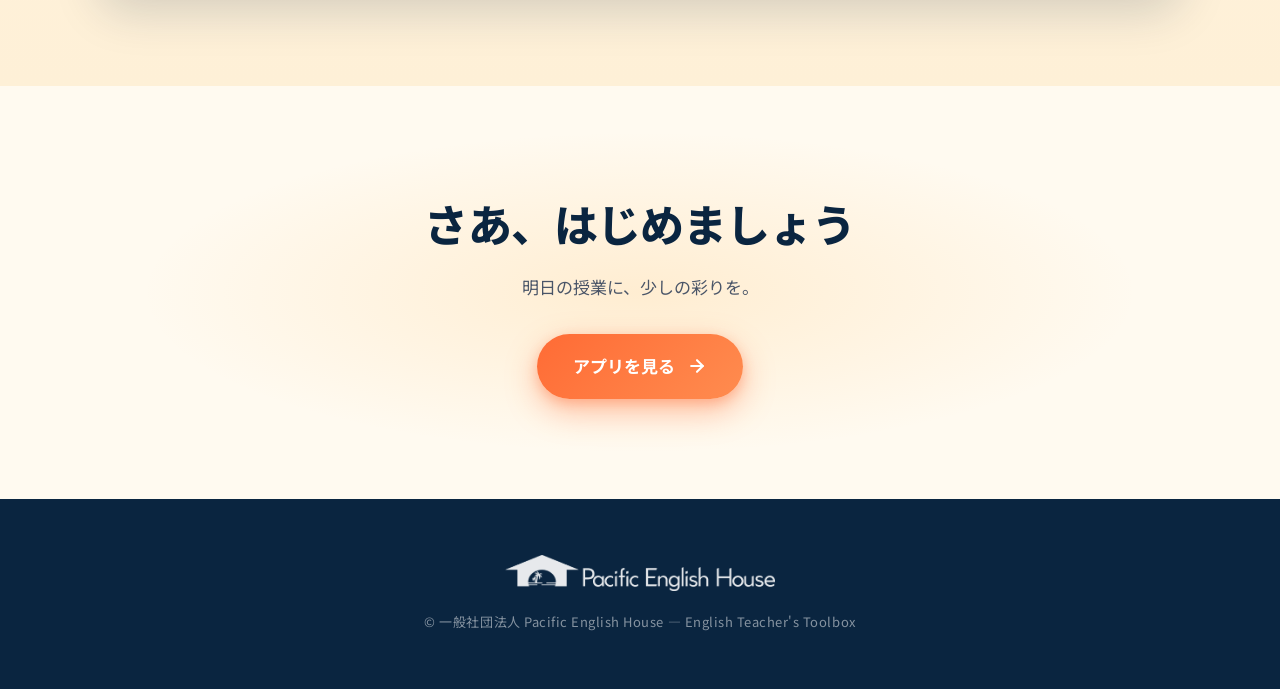
==== commit 596e1ef8: "fix: 横須賀明光高校の役職を国際科主任に修正 Co-Authored-By: Claude Opus 4.7 (1M context) <noreply@anthropic.com>" ====
--- a/about.html
+++ b/about.html
@@ -18,7 +18,12 @@
       <a href="index.html" class="brand">
         <img src="PNG/PNG_Black/logo_black_side.png" alt="Pacific English House" class="brand-logo" />
       </a>
-      <nav class="site-nav">
+      <button class="nav-toggle" aria-label="メニューを開閉" aria-expanded="false" aria-controls="siteNav">
+        <span class="nav-toggle-bar"></span>
+        <span class="nav-toggle-bar"></span>
+        <span class="nav-toggle-bar"></span>
+      </button>
+      <nav id="siteNav" class="site-nav">
         <a href="index.html#apps">アプリ</a>
         <a href="about.html" class="is-current">代表者の挨拶</a>
         <a href="index.html#about">このサイトについて</a>
@@ -187,7 +192,7 @@
             <li><span class="t-date">2023.4 –</span><span class="t-body"><strong>沖縄県立沖縄水産高等学校</strong> 英語教諭</span></li>
             <li><span class="t-date">2021.3 –</span><span class="t-body"><strong>開隆堂出版</strong> 英語検定教科書 編集協力者</span></li>
             <li><span class="t-date">2019.4 – 2023.3</span><span class="t-body">神奈川県立鎌倉高等学校 英語教諭</span></li>
-            <li><span class="t-date">2014.4 – 2019.3</span><span class="t-body">神奈川県立横須賀明光高等学校 英語教諭<br /><span class="t-meta">外国語科主任 / 国際コース主任</span></span></li>
+            <li><span class="t-date">2014.4 – 2019.3</span><span class="t-body">神奈川県立横須賀明光高等学校 英語教諭<br /><span class="t-meta">外国語科主任 / 国際科主任</span></span></li>
             <li><span class="t-date">2013.4 – 2014.3</span><span class="t-body">ECC外語学院 英語講師</span></li>
             <li><span class="t-date">2012.4 – 2012.9</span><span class="t-body">J's Communications, Inc. 通訳</span></li>
             <li><span class="t-date">2009.11 – 2012.3</span><span class="t-body">Space Design (レジデンシャルホテル) コンシェルジュ</span></li>
--- a/styles/main.css
+++ b/styles/main.css
@@ -68,6 +68,7 @@
   align-items: center;
   justify-content: space-between;
   gap: 24px;
+  position: relative;
 }
 
 .brand {
@@ -97,8 +98,97 @@
 
 .site-nav a:hover { color: var(--color-coral); }
 
-@media (max-width: 640px) {
-  .site-nav { display: none; }
+/* Hamburger toggle (mobile only) */
+.nav-toggle {
+  display: none;
+  width: 44px;
+  height: 44px;
+  background: transparent;
+  border: 1px solid var(--color-border);
+  border-radius: 10px;
+  cursor: pointer;
+  position: relative;
+  flex-shrink: 0;
+  padding: 0;
+}
+
+.nav-toggle-bar {
+  position: absolute;
+  left: 50%;
+  width: 20px;
+  height: 2px;
+  background: var(--color-deep);
+  border-radius: 2px;
+  transform: translateX(-50%);
+  transition: top 0.25s ease, transform 0.25s ease, opacity 0.2s ease;
+}
+
+.nav-toggle-bar:nth-child(1) { top: 14px; }
+.nav-toggle-bar:nth-child(2) { top: 21px; }
+.nav-toggle-bar:nth-child(3) { top: 28px; }
+
+.nav-toggle.is-open .nav-toggle-bar:nth-child(1) {
+  top: 21px;
+  transform: translateX(-50%) rotate(45deg);
+}
+.nav-toggle.is-open .nav-toggle-bar:nth-child(2) { opacity: 0; }
+.nav-toggle.is-open .nav-toggle-bar:nth-child(3) {
+  top: 21px;
+  transform: translateX(-50%) rotate(-45deg);
+}
+
+/* Tablet and Mobile (≤900px): show hamburger, hide inline nav */
+@media (max-width: 900px) {
+  .nav-toggle { display: block; }
+
+  .site-nav {
+    position: absolute;
+    top: 100%;
+    left: 16px;
+    right: 16px;
+    margin-top: 8px;
+    flex-direction: column;
+    gap: 4px;
+    padding: 12px;
+    background: rgba(255, 250, 240, 0.98);
+    backdrop-filter: saturate(180%) blur(20px);
+    -webkit-backdrop-filter: saturate(180%) blur(20px);
+    border: 1px solid rgba(10, 37, 64, 0.08);
+    border-radius: 16px;
+    box-shadow: 0 16px 40px rgba(10, 37, 64, 0.18);
+    transform: translateY(-12px) scale(0.98);
+    transform-origin: top right;
+    opacity: 0;
+    pointer-events: none;
+    transition: transform 0.25s cubic-bezier(0.16, 1, 0.3, 1), opacity 0.2s ease;
+    z-index: 50;
+  }
+
+  .site-nav.is-open {
+    transform: translateY(0) scale(1);
+    opacity: 1;
+    pointer-events: auto;
+  }
+
+  .site-nav a {
+    display: block;
+    padding: 14px 18px;
+    font-size: 16px;
+    color: var(--color-deep);
+    border-radius: 10px;
+  }
+
+  .site-nav a:hover,
+  .site-nav a.is-current {
+    background: rgba(255, 107, 53, 0.10);
+    color: var(--color-coral);
+  }
+
+  .site-nav a.is-current::after { display: none; }
+}
+
+@media (max-width: 480px) {
+  .header-inner { padding: 14px 16px; gap: 12px; }
   .brand-logo { height: 28px; }
 }
 
